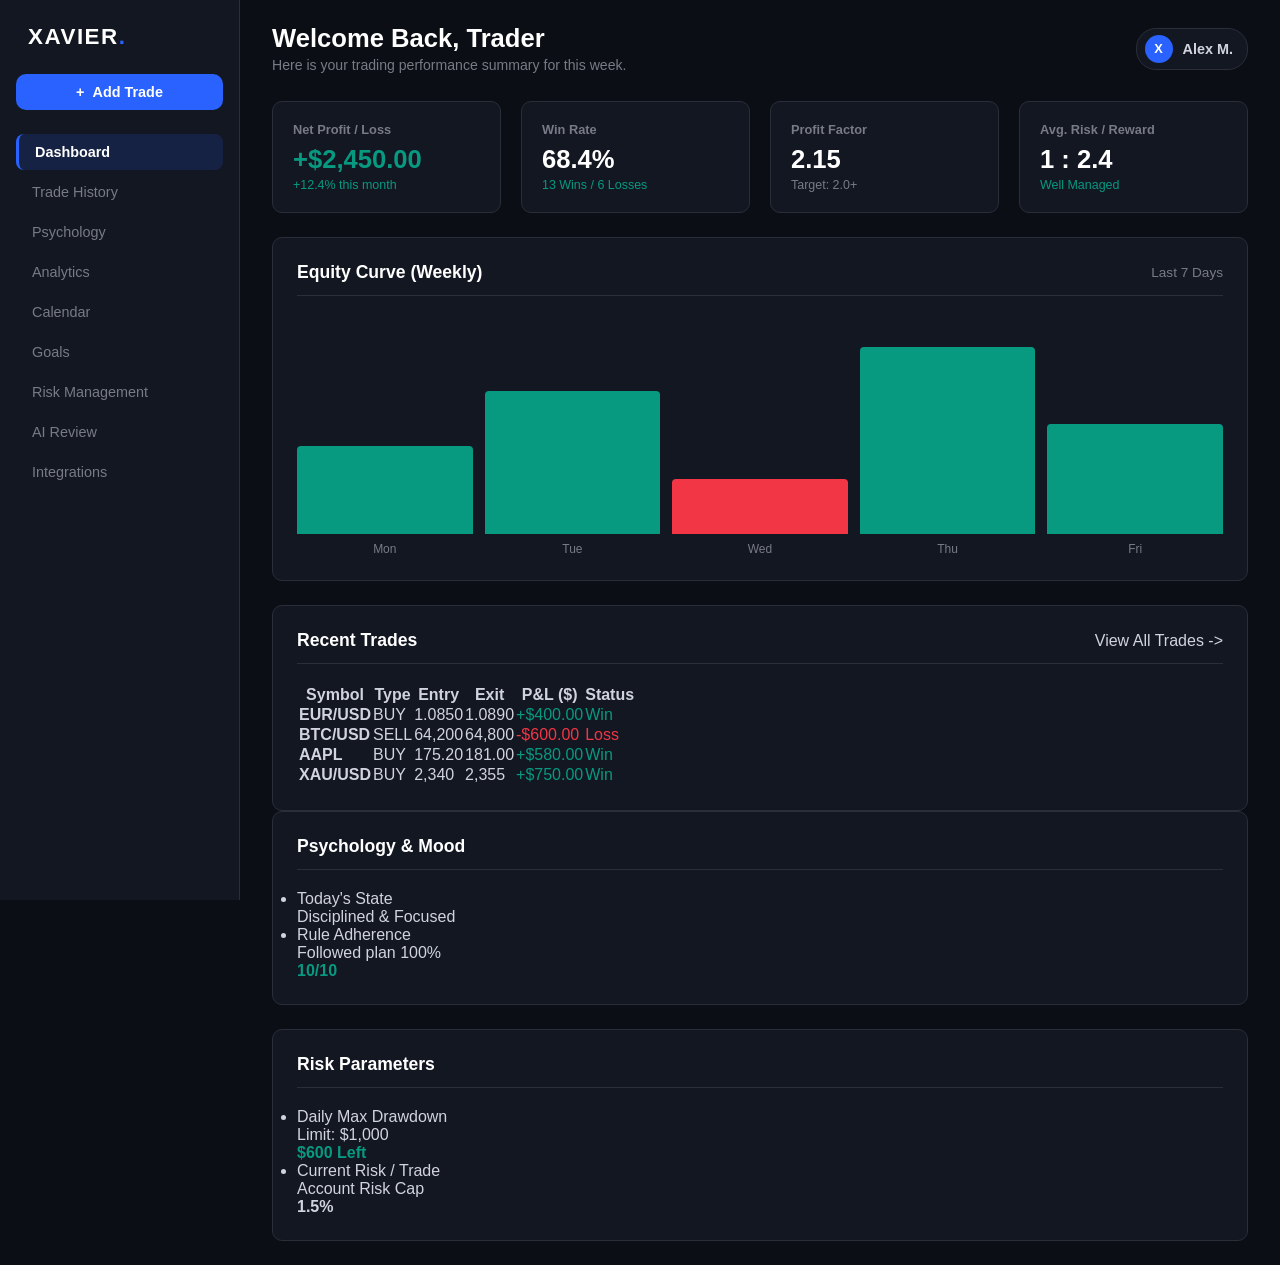
==== Index.html @ 749243de "Fix navigation links to point to the correct Index.html; remove Index..html" ====
<!DOCTYPE html>
<html lang="en">

<head>
  <meta charset="UTF-8">
  <meta name="viewport" content="width=device-width, initial-scale=1.0">
  <title>XAVIER — Trading Journal</title>
  <link rel="stylesheet" href="Styling.css">
</head>

<body>

  <!-- SIDEBAR NAVIGATION -->
  <aside class="sidebar">
    <div class="brand">
      <span class="brand-text">XAVIER<span class="brand-accent">.</span></span>
    </div>

    <a href="#" class="btn-add-trade-nav">+ <span>Add Trade</span></a>

    <ul class="nav-links">
      <li class="active">
        <a href="Index.html"><span class="nav-text">Dashboard</span></a>
      </li>
      <li>
        <a href="Tradehistory.html"><span class="nav-text">Trade History</span></a>
      </li>
      <li>
        <a href="psychology.html"><span class="nav-text">Psychology</span></a>
      </li>
      <li>
        <a href="analytics.html"><span class="nav-text">Analytics</span></a>
      </li>
      <li>
        <a href="Calendar.html"><span class="nav-text">Calendar</span></a>
      </li>
      <li>
        <a href="addtrade.html"><span class="nav-text">Goals</span></a>
      </li>
      <li>
        <a href="Riskmanagement.html"><span class="nav-text">Risk Management</span></a>
      </li>
      <li>
        <a href="AItradereview.html"><span class="nav-text">AI Review</span></a>
      </li>
      <li>
        <a href="Integrations.html"><span class="nav-text">Integrations</span></a>
      <li>
    </ul>
  </aside>

  <!-- MAIN CONTENT -->
  <main class="main-content">

    <!-- TOP HEADER -->
    <header class="top-header">
      <div class="welcome-text">
        <h1>Welcome Back, Trader</h1>
        <p>Here is your trading performance summary for this week.</p>
      </div>

      <div class="header-right">
        <div class="profile-pill">
          <div class="avatar">X</div>
          <span style="font-size: 0.9rem; font-weight: 600;">Alex M.</span>
        </div>
      </div>
    </header>

    <!-- KEY PERFORMANCE STATS (MVP) -->
    <section class="stats-grid">
      <div class="stat-card">
        <div class="stat-label">Net Profit / Loss</div>
        <div class="stat-value positive">+$2,450.00</div>
        <div class="stat-sub positive">+12.4% this month</div>
      </div>

      <div class="stat-card">
        <div class="stat-label">Win Rate</div>
        <div class="stat-value">68.4%</div>
        <div class="stat-sub positive">13 Wins / 6 Losses</div>
      </div>

      <div class="stat-card">
        <div class="stat-label">Profit Factor</div>
        <div class="stat-value">2.15</div>
        <div class="stat-sub neutral">Target: 2.0+</div>
      </div>

      <div class="stat-card">
        <div class="stat-label">Avg. Risk / Reward</div>
        <div class="stat-value">1 : 2.4</div>
        <div class="stat-sub positive">Well Managed</div>
      </div>
    </section>

    <!-- DASHBOARD MAIN GRID -->
    <div class="dashboard-grid">

      <!-- LEFT COLUMN -->
      <div style="display: flex; flex-direction: column; gap: 24px;">

        <!-- PERFORMANCE CHART MOCKUP -->
        <div class="card">
          <div class="card-header">
            <span class="card-title">Equity Curve (Weekly)</span>
            <span style="font-size: 0.85rem; color: var(--text-muted);">Last 7 Days</span>
          </div>

          <div class="chart-placeholder">
            <div class="chart-bar-group">
              <div class="bar win" style="height: 40%;"></div>
              <span class="bar-label">Mon</span>
            </div>
            <div class="chart-bar-group">
              <div class="bar win" style="height: 65%;"></div>
              <span class="bar-label">Tue</span>
            </div>
            <div class="chart-bar-group">
              <div class="bar loss" style="height: 25%;"></div>
              <span class="bar-label">Wed</span>
            </div>
            <div class="chart-bar-group">
              <div class="bar win" style="height: 85%;"></div>
              <span class="bar-label">Thu</span>
            </div>
            <div class="chart-bar-group">
              <div class="bar win" style="height: 50%;"></div>
              <span class="bar-label">Fri</span>
            </div>
          </div>
        </div>

        <!-- RECENT TRADES TABLE -->
        <div class="card">
          <div class="card-header">
            <span class="card-title">Recent Trades</span>
            <a href="#" class="view-all-link">View All Trades -></a>
          </div>

          <div class="trade-table-container">
            <table class="trade-table">
              <thead>
                <tr>
                  <th>Symbol</th>
                  <th>Type</th>
                  <th>Entry</th>
                  <th>Exit</th>
                  <th>P&L ($)</th>
                  <th>Status</th>
                </tr>
              </thead>
              <tbody>
                <tr>
                  <td><strong>EUR/USD</strong></td>
                  <td><span class="badge badge-long">BUY</span></td>
                  <td>1.0850</td>
                  <td>1.0890</td>
                  <td class="positive">+$400.00</td>
                  <td><span class="positive">Win</span></td>
                </tr>
                <tr>
                  <td><strong>BTC/USD</strong></td>
                  <td><span class="badge badge-short">SELL</span></td>
                  <td>64,200</td>
                  <td>64,800</td>
                  <td class="negative">-$600.00</td>
                  <td><span class="negative">Loss</span></td>
                </tr>
                <tr>
                  <td><strong>AAPL</strong></td>
                  <td><span class="badge badge-long">BUY</span></td>
                  <td>175.20</td>
                  <td>181.00</td>
                  <td class="positive">+$580.00</td>
                  <td><span class="positive">Win</span></td>
                </tr>
                <tr>
                  <td><strong>XAU/USD</strong></td>
                  <td><span class="badge badge-long">BUY</span></td>
                  <td>2,340</td>
                  <td>2,355</td>
                  <td class="positive">+$750.00</td>
                  <td><span class="positive">Win</span></td>
                </tr>
              </tbody>
            </table>
          </div>
        </div>

      </div>

      <!-- RIGHT COLUMN / SIDEBAR WIDGETS -->
      <div style="display: flex; flex-direction: column; gap: 24px;">

        <!-- PSYCHOLOGY & MENTAL CHECK-IN -->
        <div class="card">
          <div class="card-header">
            <span class="card-title">Psychology & Mood</span>
          </div>
          <ul class="widget-list">
            <li class="widget-item">
              <div>
                <div class="widget-item-title">Today's State</div>
                <div class="widget-item-sub">Disciplined & Focused</div>
              </div>
            </li>
            <li class="widget-item">
              <div>
                <div class="widget-item-title">Rule Adherence</div>
                <div class="widget-item-sub">Followed plan 100%</div>
              </div>
              <span class="positive" style="font-weight: bold;">10/10</span>
            </li>
          </ul>
        </div>

        <!-- RISK MANAGEMENT WATCH -->
        <div class="card">
          <div class="card-header">
            <span class="card-title">Risk Parameters</span>
          </div>
          <ul class="widget-list">
            <li class="widget-item">
              <div>
                <div class="widget-item-title">Daily Max Drawdown</div>
                <div class="widget-item-sub">Limit: $1,000</div>
              </div>
              <span class="positive" style="font-weight: 600;">$600 Left</span>
            </li>
            <li class="widget-item">
              <div>
                <div class="widget-item-title">Current Risk / Trade</div>
                <div class="widget-item-sub">Account Risk Cap</div>
              </div>
              <span style="font-weight: 600;">1.5%</span>
            </li>
          </ul>
        </div>

      </div>

    </div>

  </main>

</body>

</html>
---- Styling.css ----
/* ==========================================================================
   XAVIER TRADING JOURNAL — COMPLETE CONSOLIDATED STYLESHEET
   ========================================================================== */

/* --------------------------------------------------------------------------
   1. CSS VARIABLES & THEME SETUP
   -------------------------------------------------------------------------- */
:root {
  /* Color Palette */
  --bg-dark: #0b0e14;
  --bg-card: #131722;
  --border-color: #2a2e39;
  
  --text-main: #d1d4dc;
  --text-muted: #787b86;
  --text-light: #ffffff;

  /* Accent Colors */
  --accent-blue: #2962ff;
  --accent-blue-hover: #1e4bd8;
  --accent-blue-bg: rgba(41, 98, 255, 0.15);

  --accent-green: #089981;
  --accent-green-bg: rgba(8, 153, 129, 0.15);

  --accent-red: #f23645;
  --accent-red-bg: rgba(242, 54, 69, 0.15);

  --accent-purple: #a855f7;
  --accent-purple-bg: rgba(168, 85, 247, 0.15);

  /* Layout & Spacing */
  --sidebar-width: 240px;
  --topbar-height: 70px;
  --border-radius: 10px;
  --font-family: -apple-system, BlinkMacSystemFont, "Segoe UI", Roboto, Oxygen, Ubuntu, Cantarell, "Helvetica Neue", sans-serif;
}

/* --------------------------------------------------------------------------
   2. GLOBAL RESETS & BASE STYLES
   -------------------------------------------------------------------------- */
* {
  box-sizing: border-box;
  margin: 0;
  padding: 0;
}

body {
  background-color: var(--bg-dark);
  color: var(--text-main);
  font-family: var(--font-family);
  display: flex;
  min-height: 100vh;
  -webkit-font-smoothing: antialiased;
}

a {
  color: inherit;
  text-decoration: none;
}

/* --------------------------------------------------------------------------
   3. SIDEBAR NAVIGATION
   -------------------------------------------------------------------------- */
.sidebar {
  width: var(--sidebar-width);
  background-color: var(--bg-card);
  border-right: 1px solid var(--border-color);
  padding: 24px 16px;
  display: flex;
  flex-direction: column;
  position: fixed;
  top: 0;
  bottom: 0;
  left: 0;
  z-index: 100;
}

.brand {
  display: flex;
  align-items: center;
  padding: 0 12px;
  margin-bottom: 24px;
}

.brand-text {
  font-size: 1.4rem;
  font-weight: 900;
  letter-spacing: 1.5px;
  color: var(--text-light);
}

.brand-accent {
  color: var(--accent-blue);
}

.btn-add-trade-nav {
  display: flex;
  align-items: center;
  justify-content: center;
  gap: 8px;
  background-color: var(--accent-blue);
  color: #fff;
  font-weight: 600;
  font-size: 0.9rem;
  padding: 10px 16px;
  border-radius: var(--border-radius);
  margin-bottom: 24px;
  transition: background-color 0.2s ease;
}

.btn-add-trade-nav:hover {
  background-color: var(--accent-blue-hover);
}

.nav-links {
  list-style: none;
  display: flex;
  flex-direction: column;
  gap: 4px;
}

.nav-section-title {
  font-size: 0.7rem;
  font-weight: 700;
  color: var(--text-muted);
  text-transform: uppercase;
  letter-spacing: 1px;
  padding: 16px 12px 6px 12px;
}

.nav-links li a {
  display: flex;
  align-items: center;
  padding: 10px 12px;
  border-radius: 8px;
  font-size: 0.9rem;
  font-weight: 500;
  color: var(--text-muted);
  transition: all 0.2s ease;
}

.nav-links li a:hover {
  color: var(--text-light);
  background-color: var(--bg-dark);
}

.nav-links li.active a {
  color: var(--text-light);
  background-color: var(--accent-blue-bg);
  border-left: 3px solid var(--accent-blue);
  font-weight: 600;
}

.nav-text {
  margin-left: 4px;
}

/* --------------------------------------------------------------------------
   4. MAIN LAYOUT & TOP HEADER
   -------------------------------------------------------------------------- */
.main-content {
  margin-left: var(--sidebar-width);
  flex: 1;
  padding: 24px 32px;
  max-width: 1600px;
}

.top-header {
  display: flex;
  justify-content: space-between;
  align-items: center;
  margin-bottom: 28px;
}

.welcome-text h1 {
  font-size: 1.6rem;
  font-weight: 800;
  color: var(--text-light);
}

.welcome-text p {
  font-size: 0.88rem;
  color: var(--text-muted);
  margin-top: 4px;
}

.header-right {
  display: flex;
  align-items: center;
  gap: 16px;
}

.profile-pill {
  display: flex;
  align-items: center;
  gap: 10px;
  background-color: var(--bg-card);
  border: 1px solid var(--border-color);
  padding: 6px 14px 6px 8px;
  border-radius: 20px;
}

.avatar {
  width: 28px;
  height: 28px;
  border-radius: 50%;
  background-color: var(--accent-blue);
  color: #fff;
  display: flex;
  align-items: center;
  justify-content: center;
  font-weight: 700;
  font-size: 0.8rem;
}

/* --------------------------------------------------------------------------
   5. GENERAL UI COMPONENTS (Cards, Buttons, Inputs, Badges, Tables)
   -------------------------------------------------------------------------- */

/* Cards */
.card {
  background-color: var(--bg-card);
  border: 1px solid var(--border-color);
  border-radius: var(--border-radius);
  padding: 24px;
}

.card-header {
  display: flex;
  justify-content: space-between;
  align-items: center;
  margin-bottom: 20px;
  padding-bottom: 12px;
  border-bottom: 1px solid var(--border-color);
}

.card-title {
  font-size: 1.1rem;
  font-weight: 700;
  color: var(--text-light);
}

/* Buttons */
.btn {
  display: inline-flex;
  align-items: center;
  justify-content: center;
  padding: 10px 18px;
  border-radius: 8px;
  font-size: 0.88rem;
  font-weight: 600;
  border: none;
  cursor: pointer;
  transition: all 0.2s ease;
}

.btn-primary {
  background-color: var(--accent-blue);
  color: #ffffff;
}

.btn-primary:hover {
  background-color: var(--accent-blue-hover);
}

.btn-secondary {
  background-color: var(--bg-dark);
  border: 1px solid var(--border-color);
  color: var(--text-main);
}

.btn-secondary:hover {
  border-color: var(--text-muted);
  color: var(--text-light);
}

/* Form Controls & Add Trade Elements */
.form-grid {
  display: grid;
  grid-template-columns: repeat(2, 1fr);
  gap: 18px;
}

.form-group {
  display: flex;
  flex-direction: column;
  gap: 6px;
}

.form-group.full-width {
  grid-column: span 2;
}

.form-group label {
  font-size: 0.82rem;
  font-weight: 600;
  color: var(--text-muted);
}

.form-control {
  background-color: var(--bg-dark);
  border: 1px solid var(--border-color);
  border-radius: 8px;
  padding: 11px 14px;
  color: var(--text-main);
  font-size: 0.9rem;
  font-family: inherit;
  transition: border-color 0.2s ease, box-shadow 0.2s ease;
}

.form-control:focus {
  outline: none;
  border-color: var(--accent-blue);
  box-shadow: 0 0 0 2px var(--accent-blue-bg);
}

.form-control::placeholder {
  color: var(--text-muted);
  opacity: 0.6;
}

/* Dark color scheme styling for date/time controls */
input[type="datetime-local"].form-control::-webkit-calendar-picker-indicator {
  filter: invert(1);
  cursor: pointer;
}

select.form-control {
  appearance: none;
  background-image: url("data:image/svg+xml;charset=UTF-8,%3csvg xmlns='http://www.w3.org/2000/svg' viewBox='0 0 24 24' fill='none' stroke='%23787b86' stroke-width='2' stroke-linecap='round' stroke-linejoin='round'%3e%3cpolyline points='6 9 12 15 18 9'%3e%3c/polyline%3e%3c/svg%3e");
  background-repeat: no-repeat;
  background-position: right 12px center;
  background-size: 16px;
  padding-right: 36px;
  cursor: pointer;
}

select.form-control option {
  background-color: var(--bg-card);
  color: var(--text-main);
}

textarea.form-control {
  resize: vertical;
  min-height: 100px;
  line-height: 1.5;
}

/* Status Indicators & Pills */
.positive { color: var(--accent-green) !important; }
.negative { color: var(--accent-red) !important; }
.neutral  { color: var(--text-muted) !important; }

.tag-pill {
  padding: 4px 8px;
  border-radius: 6px;
  font-size: 0.75rem;
  font-weight: 600;
  background-color: var(--bg-dark);
  border: 1px solid var(--border-color);
  color: var(--text-muted);
}

/* Standard Data Tables */
.table-responsive {
  overflow-x: auto;
}

.data-table {
  width: 100%;
  border-collapse: collapse;
}

.data-table th,
.data-table td {
  padding: 12px;
  text-align: left;
  border-bottom: 1px solid var(--border-color);
  font-size: 0.88rem;
}

.data-table th {
  color: var(--text-muted);
  font-weight: 600;
  background-color: var(--bg-dark);
}

/* --------------------------------------------------------------------------
   6. DASHBOARD SECTION STYLES
   -------------------------------------------------------------------------- */
.stats-grid {
  display: grid;
  grid-template-columns: repeat(auto-fit, minmax(220px, 1fr));
  gap: 20px;
  margin-bottom: 24px;
}

.stat-card {
  background-color: var(--bg-card);
  border: 1px solid var(--border-color);
  border-radius: var(--border-radius);
  padding: 20px;
  display: flex;
  flex-direction: column;
}

.stat-label {
  font-size: 0.8rem;
  color: var(--text-muted);
  font-weight: 600;
}

.stat-value {
  font-size: 1.6rem;
  font-weight: 800;
  color: var(--text-light);
  margin: 8px 0 4px 0;
}

.stat-sub {
  font-size: 0.78rem;
}

.chart-placeholder {
  height: 240px;
  display: flex;
  align-items: flex-end;
  gap: 12px;
  padding-top: 20px;
}

.chart-bar-group {
  flex: 1;
  display: flex;
  flex-direction: column;
  align-items: center;
  height: 100%;
  justify-content: flex-end;
  gap: 8px;
}

.bar {
  width: 100%;
  border-radius: 4px 4px 0 0;
  transition: height 0.3s ease;
}

.bar.win { background-color: var(--accent-green); }
.bar.loss { background-color: var(--accent-red); }

.bar-label {
  font-size: 0.75rem;
  color: var(--text-muted);
}

/* --------------------------------------------------------------------------
   7. TRADE HISTORY & FILTER STYLES
   -------------------------------------------------------------------------- */
.filters-bar {
  display: flex;
  gap: 12px;
  margin-bottom: 20px;
  flex-wrap: wrap;
}

.filter-select {
  background-color: var(--bg-card);
  border: 1px solid var(--border-color);
  color: var(--text-main);
  padding: 8px 12px;
  border-radius: 8px;
  font-size: 0.85rem;
}

.filter-select:focus {
  outline: none;
  border-color: var(--accent-blue);
}

/* --------------------------------------------------------------------------
   8. PSYCHOLOGY JOURNAL PAGE STYLES
   -------------------------------------------------------------------------- */
.psych-summary-grid {
  display: grid;
  grid-template-columns: repeat(auto-fit, minmax(200px, 1fr));
  gap: 20px;
  margin-bottom: 24px;
}

.psych-card-grid {
  display: grid;
  grid-template-columns: 1fr 2fr;
  gap: 24px;
}

.mood-selector {
  display: flex;
  justify-content: space-between;
  gap: 8px;
  margin-top: 8px;
}

.mood-option {
  flex: 1;
  text-align: center;
}

.mood-option input[type="radio"] {
  display: none;
}

.mood-badge {
  display: block;
  padding: 10px 6px;
  background-color: var(--bg-dark);
  border: 1px solid var(--border-color);
  border-radius: 8px;
  font-size: 0.8rem;
  font-weight: 600;
  color: var(--text-muted);
  cursor: pointer;
  transition: all 0.2s ease;
}

.mood-option input:checked + .mood-badge {
  background-color: var(--accent-blue-bg);
  border-color: var(--accent-blue);
  color: var(--accent-blue);
}

.score-pill {
  padding: 4px 10px;
  border-radius: 12px;
  font-size: 0.8rem;
  font-weight: 700;
}

.score-high {
  background-color: var(--accent-green-bg);
  color: var(--accent-green);
}

.score-mid {
  background-color: var(--accent-blue-bg);
  color: var(--accent-blue);
}

.score-low {
  background-color: var(--accent-red-bg);
  color: var(--accent-red);
}

.psych-feed {
  display: flex;
  flex-direction: column;
  gap: 16px;
}

.entry-card {
  background-color: var(--bg-dark);
  border: 1px solid var(--border-color);
  border-radius: 10px;
  padding: 18px;
}

.entry-card-header {
  display: flex;
  justify-content: space-between;
  align-items: center;
  margin-bottom: 12px;
  padding-bottom: 10px;
  border-bottom: 1px solid var(--border-color);
}

.entry-date {
  font-weight: 600;
  font-size: 0.95rem;
}

.entry-meta {
  display: flex;
  gap: 12px;
  align-items: center;
}

.entry-text-block {
  font-size: 0.9rem;
  line-height: 1.6;
  color: var(--text-main);
  margin-bottom: 12px;
}

.entry-tags {
  display: flex;
  flex-wrap: wrap;
  gap: 8px;
}

/* --------------------------------------------------------------------------
   9. PERFORMANCE ANALYTICS PAGE STYLES
   -------------------------------------------------------------------------- */
.analytics-header-actions {
  display: flex;
  gap: 12px;
  align-items: center;
}

.analytics-grid-top {
  display: grid;
  grid-template-columns: 2fr 1fr;
  gap: 24px;
  margin-bottom: 24px;
}

.analytics-grid-bottom {
  display: grid;
  grid-template-columns: repeat(2, 1fr);
  gap: 24px;
}

.breakdown-list {
  display: flex;
  flex-direction: column;
  gap: 16px;
}

.breakdown-item {
  display: flex;
  flex-direction: column;
  gap: 6px;
}

.breakdown-header {
  display: flex;
  justify-content: space-between;
  font-size: 0.85rem;
}

.breakdown-title {
  font-weight: 600;
  color: var(--text-main);
}

.breakdown-stats {
  color: var(--text-muted);
}

.progress-track {
  width: 100%;
  height: 8px;
  background-color: var(--bg-dark);
  border-radius: 4px;
  overflow: hidden;
  display: flex;
}

.progress-fill {
  height: 100%;
  border-radius: 4px;
}

.progress-fill.green { background-color: var(--accent-green); }
.progress-fill.red   { background-color: var(--accent-red); }
.progress-fill.blue  { background-color: var(--accent-blue); }
.progress-fill.purple{ background-color: var(--accent-purple); }

.data-list-table {
  width: 100%;
  border-collapse: collapse;
}

.data-list-table td {
  padding: 12px 0;
  border-bottom: 1px solid var(--border-color);
  font-size: 0.88rem;
}

.data-list-table tr:last-child td {
  border-bottom: none;
}

/* --------------------------------------------------------------------------
   10. TRADING CALENDAR PAGE STYLES
   -------------------------------------------------------------------------- */
.calendar-nav-bar {
  display: flex;
  justify-content: space-between;
  align-items: center;
  margin-bottom: 24px;
  background-color: var(--bg-card);
  border: 1px solid var(--border-color);
  padding: 16px 20px;
  border-radius: 12px;
}

.calendar-month-title {
  font-size: 1.3rem;
  font-weight: 700;
}

.calendar-controls {
  display: flex;
  gap: 8px;
  align-items: center;
}

.calendar-grid {
  display: grid;
  grid-template-columns: repeat(7, 1fr);
  gap: 12px;
}

.calendar-day-head {
  text-align: center;
  font-size: 0.8rem;
  font-weight: 700;
  color: var(--text-muted);
  text-transform: uppercase;
  letter-spacing: 0.5px;
  padding-bottom: 8px;
}

.calendar-day-card {
  background-color: var(--bg-card);
  border: 1px solid var(--border-color);
  border-radius: 10px;
  min-height: 110px;
  padding: 10px;
  display: flex;
  flex-direction: column;
  justify-content: space-between;
  transition: border-color 0.2s ease;
}

.calendar-day-card:hover {
  border-color: var(--accent-blue);
}

.calendar-day-card.other-month {
  opacity: 0.35;
  background-color: var(--bg-dark);
}

.calendar-day-number {
  font-weight: 600;
  font-size: 0.85rem;
  color: var(--text-muted);
}

.calendar-day-card.today .calendar-day-number {
  color: var(--accent-blue);
  font-weight: 800;
}

.day-stat-content {
  display: flex;
  flex-direction: column;
  align-items: flex-end;
  gap: 2px;
}

.day-pnl {
  font-weight: 700;
  font-size: 0.95rem;
}

.day-trade-count {
  font-size: 0.72rem;
  color: var(--text-muted);
}

.day-status-indicator {
  width: 100%;
  height: 4px;
  border-radius: 2px;
  margin-top: 6px;
}

.day-status-win     { background-color: var(--accent-green); }
.day-status-loss    { background-color: var(--accent-red); }
.day-status-neutral { background-color: var(--border-color); }

.calendar-summary-bar {
  display: grid;
  grid-template-columns: repeat(auto-fit, minmax(160px, 1fr));
  gap: 16px;
  margin-top: 24px;
}

.summary-card {
  background-color: var(--bg-card);
  border: 1px solid var(--border-color);
  border-radius: 10px;
  padding: 16px;
}

.summary-label {
  font-size: 0.78rem;
  color: var(--text-muted);
}

.summary-value {
  font-size: 1.3rem;
  font-weight: 800;
  margin-top: 4px;
}

/* --------------------------------------------------------------------------
   11. GOALS PAGE STYLES
   -------------------------------------------------------------------------- */
.goals-grid {
  display: grid;
  grid-template-columns: repeat(auto-fit, minmax(320px, 1fr));
  gap: 24px;
  margin-bottom: 32px;
}

.goal-card {
  background-color: var(--bg-card);
  border: 1px solid var(--border-color);
  border-radius: 12px;
  padding: 24px;
  display: flex;
  flex-direction: column;
  gap: 16px;
}

.goal-header {
  display: flex;
  justify-content: space-between;
  align-items: flex-start;
}

.goal-title-group h3 {
  font-size: 1.1rem;
  font-weight: 700;
}

.goal-subtitle {
  font-size: 0.8rem;
  color: var(--text-muted);
  margin-top: 4px;
}

.goal-badge {
  padding: 4px 10px;
  border-radius: 12px;
  font-size: 0.75rem;
  font-weight: 700;
}

.goal-badge-active {
  background-color: var(--accent-blue-bg);
  color: var(--accent-blue);
}

.goal-badge-completed {
  background-color: var(--accent-green-bg);
  color: var(--accent-green);
}

.goal-metrics {
  display: flex;
  justify-content: space-between;
  align-items: flex-end;
  margin-top: 4px;
}

.goal-current-val {
  font-size: 1.5rem;
  font-weight: 800;
}

.goal-target-val {
  font-size: 0.85rem;
  color: var(--text-muted);
}

.goal-progress-bar {
  width: 100%;
  height: 10px;
  background-color: var(--bg-dark);
  border-radius: 5px;
  overflow: hidden;
}

.goal-progress-fill {
  height: 100%;
  border-radius: 5px;
  transition: width 0.3s ease;
}

.fill-green  { background-color: var(--accent-green); }
.fill-blue   { background-color: var(--accent-blue); }
.fill-purple { background-color: var(--accent-purple); }

.goal-footer {
  display: flex;
  justify-content: space-between;
  font-size: 0.8rem;
  color: var(--text-muted);
  border-top: 1px solid var(--border-color);
  padding-top: 12px;
}

.new-goal-card {
  max-width: 700px;
}

/* --------------------------------------------------------------------------
   12. RISK MANAGEMENT PAGE STYLES
   -------------------------------------------------------------------------- */
.risk-summary-grid {
  display: grid;
  grid-template-columns: repeat(auto-fit, minmax(220px, 1fr));
  gap: 20px;
  margin-bottom: 24px;
}

.risk-layout-grid {
  display: grid;
  grid-template-columns: 1fr 1fr;
  gap: 24px;
  margin-bottom: 24px;
}

.calc-result-box {
  background-color: var(--bg-dark);
  border: 1px solid var(--border-color);
  border-radius: 8px;
  padding: 16px;
  margin-top: 16px;
  display: flex;
  justify-content: space-between;
  align-items: center;
}

.calc-result-val {
  font-size: 1.4rem;
  font-weight: 800;
  color: var(--accent-blue);
}

.risk-gauge-container {
  display: flex;
  flex-direction: column;
  gap: 16px;
}

.gauge-item {
  display: flex;
  flex-direction: column;
  gap: 6px;
}

.gauge-label-group {
  display: flex;
  justify-content: space-between;
  font-size: 0.85rem;
}

.gauge-title {
  font-weight: 600;
  color: var(--text-main);
}

.gauge-value {
  color: var(--text-muted);
}

.gauge-bar-track {
  width: 100%;
  height: 10px;
  background-color: var(--bg-dark);
  border-radius: 5px;
  overflow: hidden;
}

.gauge-bar-fill {
  height: 100%;
  border-radius: 5px;
}

.gauge-bar-fill.safe    { background-color: var(--accent-green); }
.gauge-bar-fill.warning { background-color: var(--accent-blue); }
.gauge-bar-fill.danger  { background-color: var(--accent-red); }

.risk-rules-table {
  width: 100%;
  border-collapse: collapse;
}

.risk-rules-table th,
.risk-rules-table td {
  padding: 12px;
  text-align: left;
  border-bottom: 1px solid var(--border-color);
  font-size: 0.88rem;
}

.risk-rules-table th {
  color: var(--text-muted);
  font-weight: 600;
  background-color: var(--bg-dark);
}

/* --------------------------------------------------------------------------
   13. AI REVIEW PAGE STYLES
   -------------------------------------------------------------------------- */
.ai-header-badge {
  display: flex;
  align-items: center;
  gap: 8px;
  background-color: var(--accent-purple-bg);
  border: 1px solid var(--accent-purple);
  color: var(--accent-purple);
  padding: 6px 14px;
  border-radius: 20px;
  font-size: 0.8rem;
  font-weight: 700;
}

.ai-grid-top {
  display: grid;
  grid-template-columns: 2fr 1fr;
  gap: 24px;
  margin-bottom: 24px;
}

.ai-score-card {
  display: flex;
  align-items: center;
  justify-content: space-between;
  background: linear-gradient(135deg, rgba(168, 85, 247, 0.1) 0%, rgba(59, 130, 246, 0.05) 100%);
  border: 1px solid rgba(168, 85, 247, 0.3);
  border-radius: 12px;
  padding: 24px;
  margin-bottom: 24px;
}

.ai-score-number {
  font-size: 3rem;
  font-weight: 900;
  color: var(--accent-purple);
  line-height: 1;
}

.ai-score-label {
  font-size: 0.85rem;
  color: var(--text-muted);
  text-transform: uppercase;
  letter-spacing: 0.5px;
  margin-top: 4px;
}

.insight-item {
  display: flex;
  gap: 16px;
  padding: 16px;
  background-color: var(--bg-dark);
  border: 1px solid var(--border-color);
  border-radius: 10px;
  margin-bottom: 12px;
}

.insight-item:last-child {
  margin-bottom: 0;
}

.insight-icon {
  width: 40px;
  height: 40px;
  border-radius: 8px;
  display: flex;
  align-items: center;
  justify-content: center;
  font-size: 1.2rem;
  flex-shrink: 0;
}

.icon-success {
  background-color: var(--accent-green-bg);
  color: var(--accent-green);
}

.icon-warning {
  background-color: var(--accent-red-bg);
  color: var(--accent-red);
}

.icon-info {
  background-color: var(--accent-blue-bg);
  color: var(--accent-blue);
}

.insight-content h4 {
  font-size: 0.95rem;
  font-weight: 700;
  margin-bottom: 4px;
}

.insight-content p {
  font-size: 0.85rem;
  color: var(--text-muted);
  line-height: 1.5;
}

.ai-prompt-box {
  display: flex;
  gap: 12px;
  margin-top: 16px;
}

.ai-prompt-input {
  flex: 1;
  background-color: var(--bg-dark);
  border: 1px solid var(--border-color);
  border-radius: 8px;
  padding: 12px 16px;
  color: var(--text-main);
  font-size: 0.9rem;
}

.ai-prompt-input:focus {
  outline: none;
  border-color: var(--accent-purple);
}

/* --------------------------------------------------------------------------
   14. PLATFORM INTEGRATIONS PAGE STYLES
   -------------------------------------------------------------------------- */
.integrations-grid {
  display: grid;
  grid-template-columns: repeat(auto-fill, minmax(320px, 1fr));
  gap: 24px;
  margin-bottom: 32px;
}

.integration-card {
  background-color: var(--bg-card);
  border: 1px solid var(--border-color);
  border-radius: 12px;
  padding: 24px;
  display: flex;
  flex-direction: column;
  justify-content: space-between;
  gap: 20px;
  transition: border-color 0.2s ease, transform 0.2s ease;
}

.integration-card:hover {
  border-color: var(--accent-blue);
}

.integration-header {
  display: flex;
  justify-content: space-between;
  align-items: flex-start;
}

.integration-icon-wrap {
  width: 48px;
  height: 48px;
  border-radius: 10px;
  background-color: var(--bg-dark);
  border: 1px solid var(--border-color);
  display: flex;
  align-items: center;
  justify-content: center;
  font-size: 1.4rem;
  font-weight: 800;
}

.integration-status {
  display: flex;
  align-items: center;
  gap: 6px;
  font-size: 0.78rem;
  font-weight: 700;
  padding: 4px 10px;
  border-radius: 12px;
}

.status-connected {
  background-color: var(--accent-green-bg);
  color: var(--accent-green);
}

.status-disconnected {
  background-color: var(--bg-dark);
  color: var(--text-muted);
  border: 1px solid var(--border-color);
}

.status-dot {
  width: 6px;
  height: 6px;
  border-radius: 50%;
}

.status-connected .status-dot {
  background-color: var(--accent-green);
}

.status-disconnected .status-dot {
  background-color: var(--text-muted);
}

.integration-body h3 {
  font-size: 1.1rem;
  font-weight: 700;
  margin-bottom: 6px;
}

.integration-body p {
  font-size: 0.85rem;
  color: var(--text-muted);
  line-height: 1.5;
}

.integration-meta {
  font-size: 0.78rem;
  color: var(--text-muted);
  display: flex;
  justify-content: space-between;
  border-top: 1px solid var(--border-color);
  padding-top: 12px;
  margin-top: 4px;
}

.webhook-key-box {
  background-color: var(--bg-dark);
  border: 1px solid var(--border-color);
  border-radius: 8px;
  padding: 12px 16px;
  display: flex;
  justify-content: space-between;
  align-items: center;
  font-family: monospace;
  font-size: 0.85rem;
  color: var(--accent-blue);
  word-break: break-all;
}

/* --------------------------------------------------------------------------
   15. MEDIA QUERIES & RESPONSIVE BREAKPOINTS
   -------------------------------------------------------------------------- */
@media (max-width: 1024px) {
  .psych-card-grid,
  .analytics-grid-top,
  .analytics-grid-bottom,
  .risk-layout-grid,
  .ai-grid-top {
    grid-template-columns: 1fr;
  }
}

@media (max-width: 900px) {
  .sidebar {
    width: 70px;
    padding: 16px 8px;
  }

  .brand-text,
  .nav-text,
  .nav-section-title,
  .btn-add-trade-nav span {
    display: none;
  }

  .main-content {
    margin-left: 70px;
    padding: 16px;
  }

  .form-grid {
    grid-template-columns: 1fr;
  }

  .form-group.full-width {
    grid-column: span 1;
  }

  .calendar-grid {
    grid-template-columns: repeat(7, minmax(70px, 1fr));
    overflow-x: auto;
  }
}
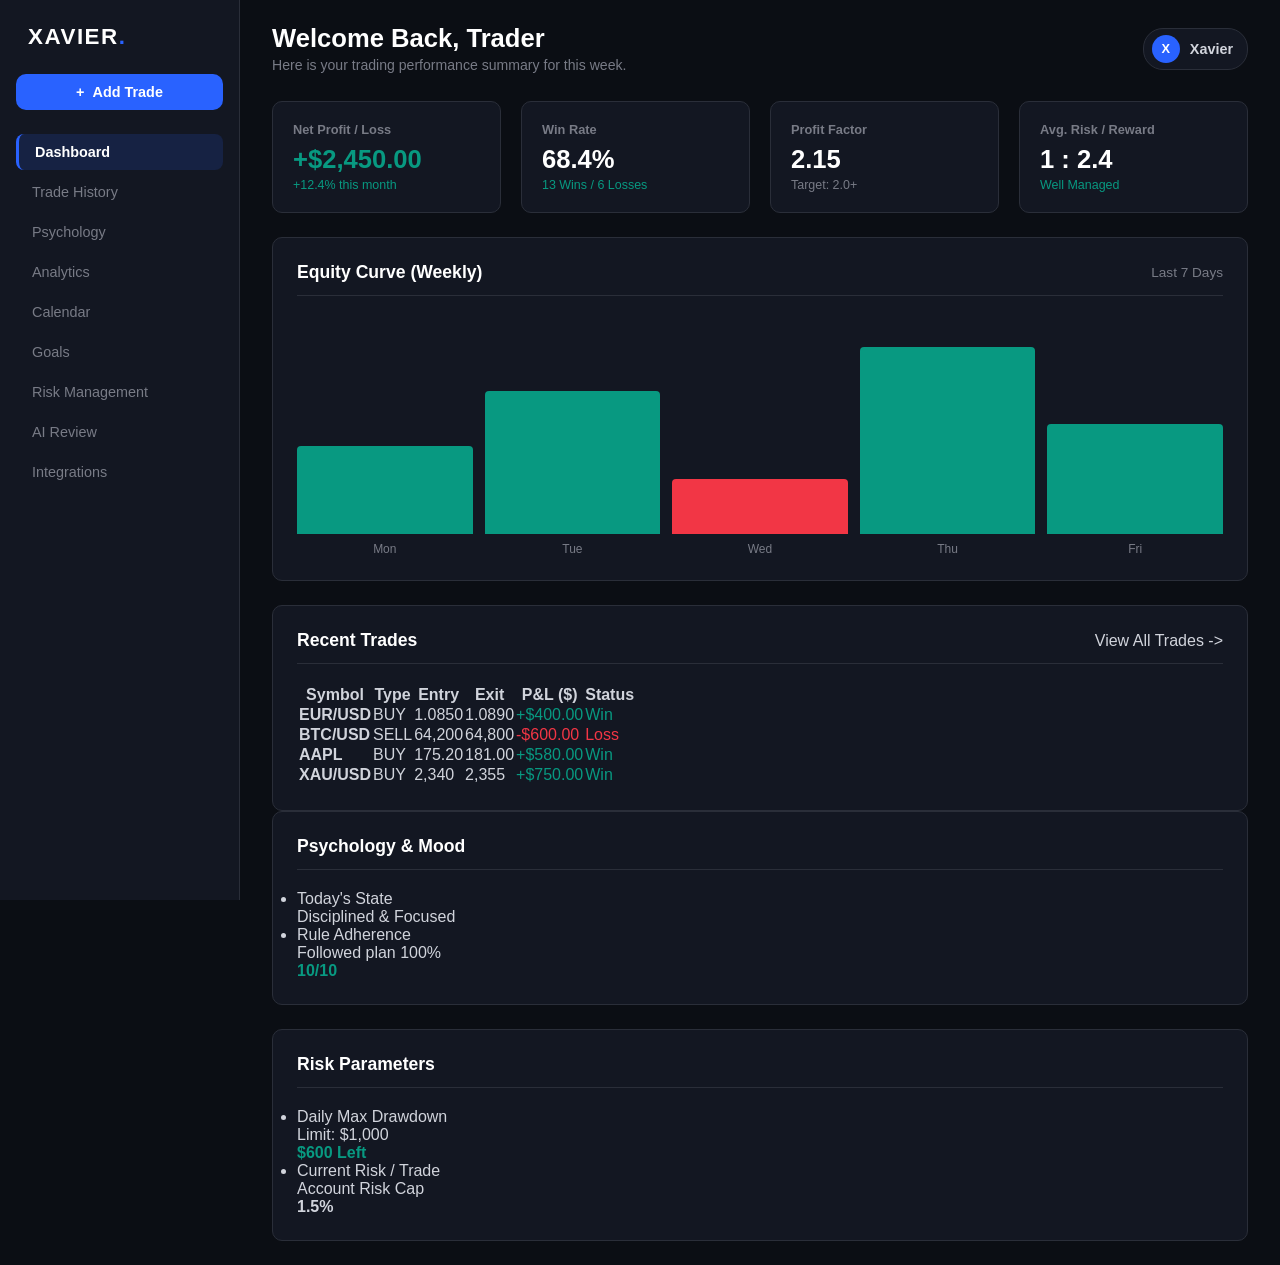
==== commit 65a89dbc: "Update profile name from "Alex M." to "Xavier" in multiple HTML files" ====
--- a/Index.html
+++ b/Index.html
@@ -62,7 +62,7 @@
       <div class="header-right">
         <div class="profile-pill">
           <div class="avatar">X</div>
-          <span style="font-size: 0.9rem; font-weight: 600;">Alex M.</span>
+          <span style="font-size: 0.9rem; font-weight: 600;">Xavier</span>
         </div>
       </div>
     </header>
